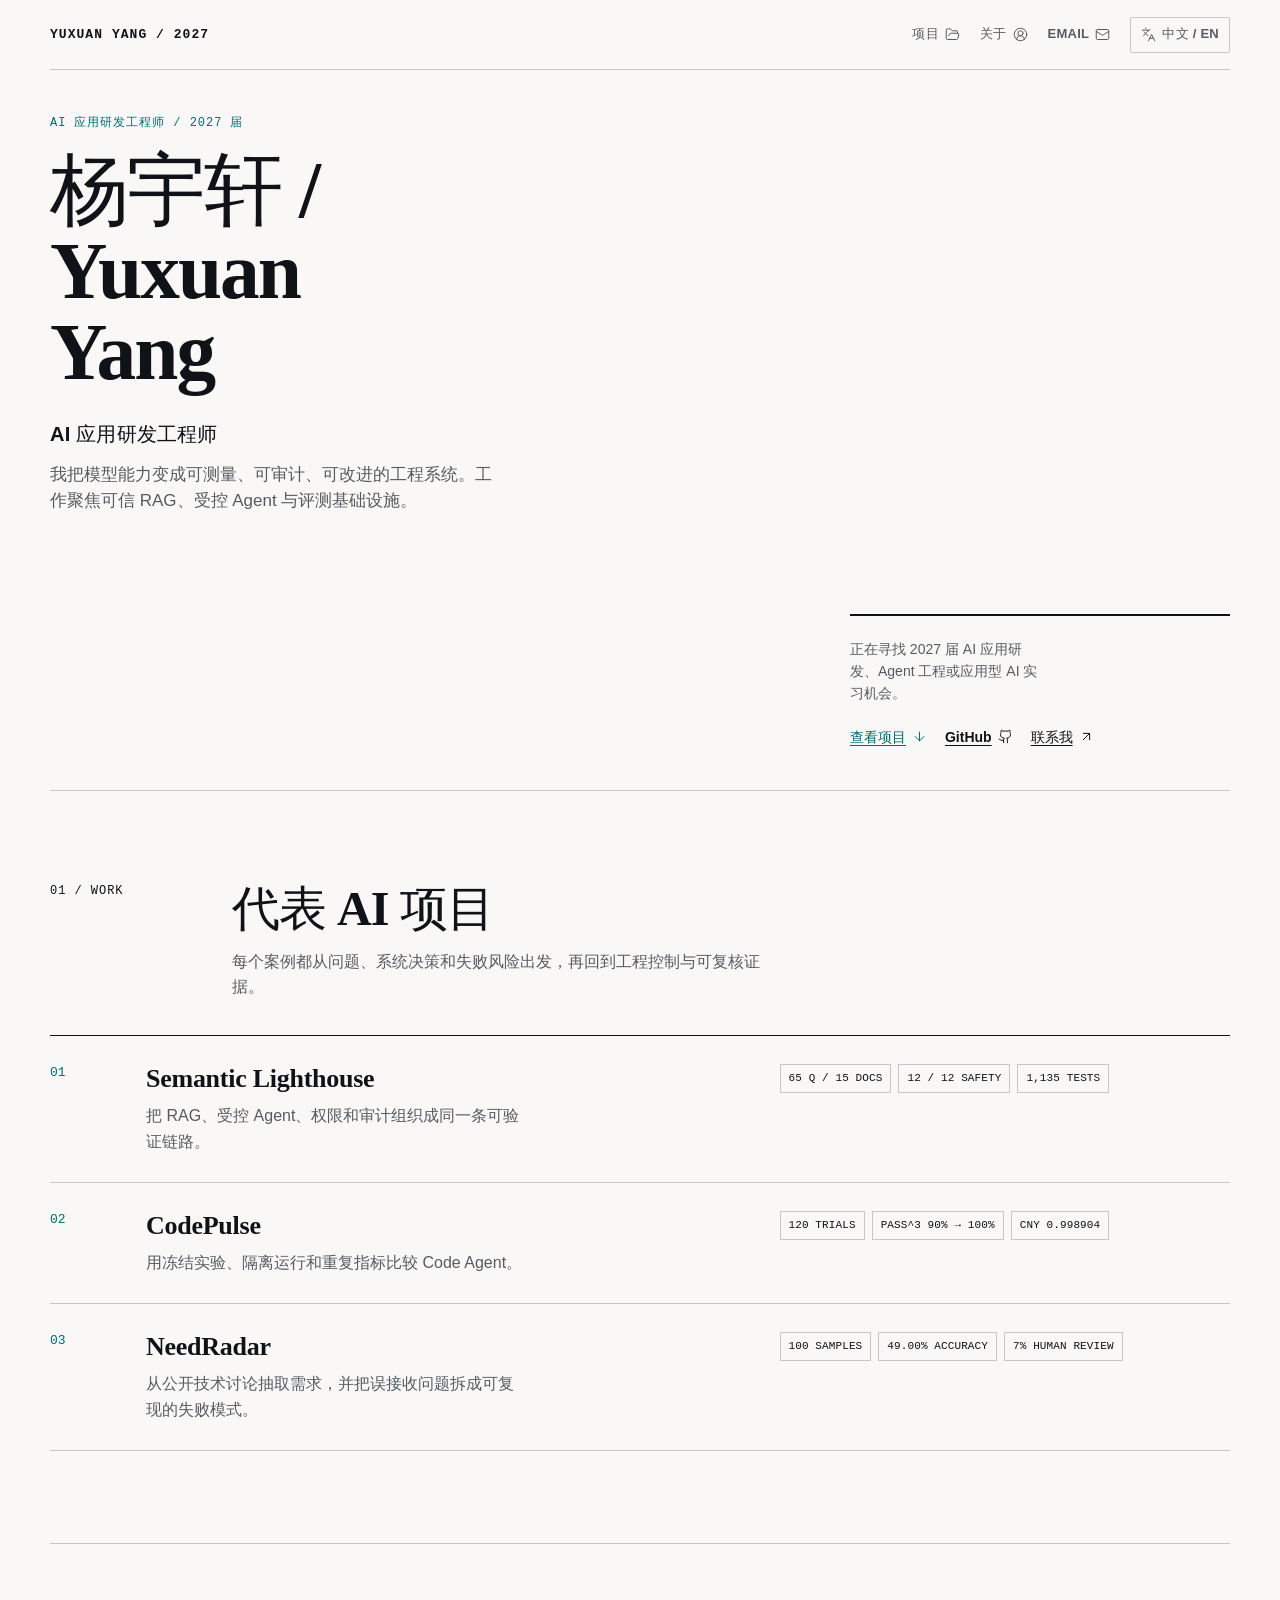
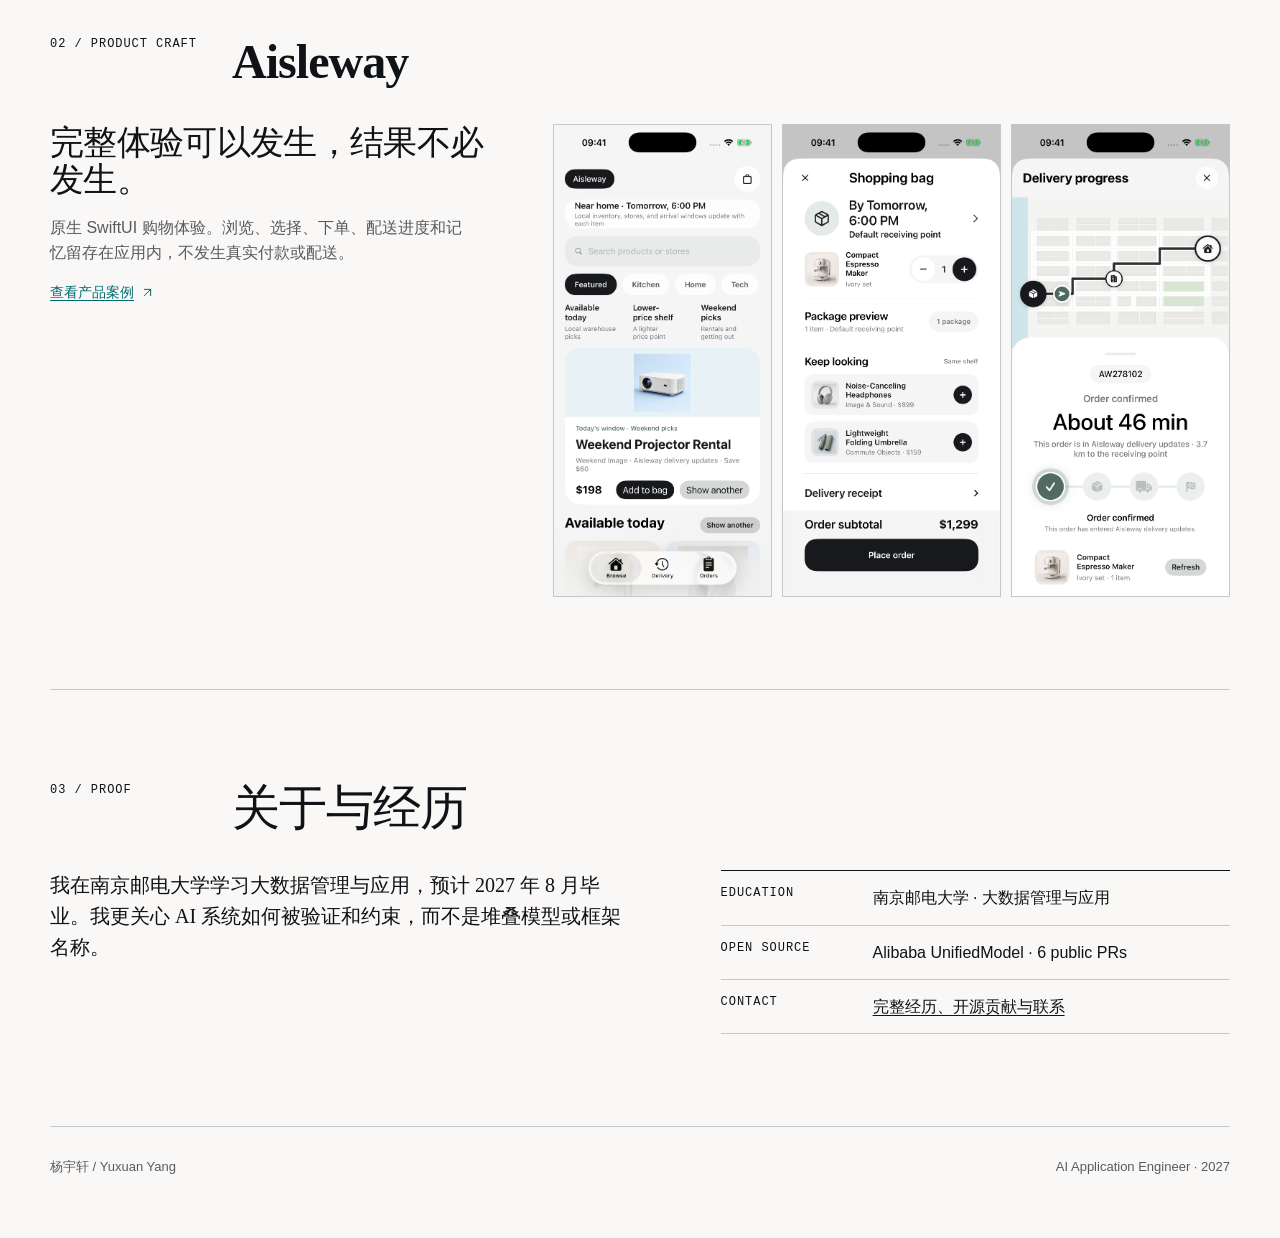
==== site/index.html @ bea42ccc "Deploy bilingual portfolio site" ====
<!doctype html>
<html lang="zh-CN">
<head><meta charset="utf-8"><meta name="viewport" content="width=device-width,initial-scale=1"><title>杨宇轩 / Yuxuan Yang — AI Application Engineer</title><meta property="og:title" content="杨宇轩 / Yuxuan Yang — AI Application Engineer"><meta property="og:description" content="可测量、可审计、可改进的 AI 应用工程。"><meta property="og:image" content="portfolio-og.png"><meta name="twitter:card" content="summary_large_image"><link rel="icon" href="favicon.svg" type="image/svg+xml"><link rel="stylesheet" href="styles.css"></head>
<body data-ui-lang="zh">
  <header class="shell topbar" data-od-id="site-header"><a class="wordmark" href="index.html">YUXUAN YANG / 2027</a><nav class="navset" data-od-id="site-navigation"><a href="#work"><span class="inline" data-lang="zh">项目</span><span class="inline" data-lang="en">WORK</span></a><a href="about.html"><span class="inline" data-lang="zh">关于</span><span class="inline" data-lang="en">ABOUT</span></a><a href="mailto:tricloride808@gmail.com">EMAIL</a><button class="lang" data-language-toggle>中文 / EN</button></nav></header>
  <main class="shell" data-od-id="home-main">
    <section class="hero" data-od-id="home-hero"><div><p class="eyebrow"><span data-lang="zh">AI 应用研发工程师 / 2027 届</span><span data-lang="en">AI APPLICATION ENGINEER / 2027</span></p><h1 data-od-id="hero-name">杨宇轩 / Yuxuan Yang</h1><p class="role"><span data-lang="zh">AI 应用研发工程师</span><span data-lang="en">AI Application Engineer</span></p><p class="intro"><span data-lang="zh">我把模型能力变成可测量、可审计、可改进的工程系统。工作聚焦可信 RAG、受控 Agent 与评测基础设施。</span><span data-lang="en">I build AI applications that can be measured, audited, and improved. My work focuses on citation-grounded RAG, controlled agents, and evaluation infrastructure.</span></p></div><aside class="hero-aside" data-od-id="hero-actions"><p><span data-lang="zh">正在寻找 2027 届 AI 应用研发、Agent 工程或应用型 AI 实习机会。</span><span data-lang="en">Seeking a 2027 internship in AI application engineering, agent engineering, or applied AI.</span></p><div class="action-list"><a href="#work"><span data-lang="zh">查看项目</span><span data-lang="en">Selected work</span></a><a href="https://github.com/Chloride233">GitHub</a><a href="about.html#contact"><span data-lang="zh">联系我</span><span data-lang="en">Contact</span></a></div></aside></section>
    <section class="section" id="work" data-od-id="selected-work"><div class="section-head"><div class="section-index">01 / WORK</div><div><h2><span data-lang="zh">代表 AI 项目</span><span data-lang="en">Selected AI work</span></h2><p class="section-lead"><span data-lang="zh">每个案例都从问题、系统决策和失败风险出发，再回到工程控制与可复核证据。</span><span data-lang="en">Each case begins with the problem, system decision, and failure risk, then returns to engineering controls and reviewable evidence.</span></p></div></div><div class="project-list">
      <a class="project-row" href="semantic-lighthouse.html" data-od-id="project-semantic-lighthouse"><div class="project-num">01</div><div><h3>Semantic Lighthouse</h3><p><span data-lang="zh">把 RAG、受控 Agent、权限和审计组织成同一条可验证链路。</span><span data-lang="en">A testable chain connecting RAG, controlled agents, permissions, and audit evidence.</span></p></div><div class="evidence"><span>65 Q / 15 DOCS</span><span>12 / 12 SAFETY</span><span>1,135 TESTS</span></div></a>
      <a class="project-row" href="codepulse.html" data-od-id="project-codepulse"><div class="project-num">02</div><div><h3>CodePulse</h3><p><span data-lang="zh">用冻结实验、隔离运行和重复指标比较 Code Agent。</span><span data-lang="en">Frozen experiments and repeated-run metrics for comparing code agents.</span></p></div><div class="evidence"><span>120 TRIALS</span><span>PASS^3 90% → 100%</span><span>CNY 0.998904</span></div></a>
      <a class="project-row" href="needradar.html" data-od-id="project-needradar"><div class="project-num">03</div><div><h3>NeedRadar</h3><p><span data-lang="zh">从公开技术讨论抽取需求，并把误接收问题拆成可复现的失败模式。</span><span data-lang="en">A public-discussion requirement pipeline with reproducible failure analysis.</span></p></div><div class="evidence"><span>100 SAMPLES</span><span>49.00% ACCURACY</span><span>7% HUMAN REVIEW</span></div></a>
    </div></section>
    <section class="section" data-od-id="product-craft"><div class="section-head"><div class="section-index">02 / PRODUCT CRAFT</div><div><h2>Aisleway</h2></div></div><div class="product-craft"><div><h3><span data-lang="zh">完整体验可以发生，结果不必发生。</span><span data-lang="en">The experience can be complete. The outcome does not have to happen.</span></h3><p><span data-lang="zh">原生 SwiftUI 购物体验。浏览、选择、下单、配送进度和记忆留存在应用内，不发生真实付款或配送。</span><span data-lang="en">A native SwiftUI shopping experience where browsing, choosing, order flow, delivery-like progress, and memory remain in-app without real payment or shipment.</span></p><div class="action-list"><a href="aisleway.html"><span data-lang="zh">查看产品案例</span><span data-lang="en">View product case</span></a></div></div><div class="screen-strip"><img src="01-browse-home.png" alt="Aisleway 浏览界面"><img src="06-shopping-bag.png" alt="Aisleway 购物袋界面"><img src="10-logistics-sheet.png" alt="Aisleway 配送进度界面"></div></div></section>
    <section class="section" data-od-id="about-proof"><div class="section-head"><div class="section-index">03 / PROOF</div><div><h2><span data-lang="zh">关于与经历</span><span data-lang="en">About and proof</span></h2></div></div><div class="proof-grid"><p class="bio"><span data-lang="zh">我在南京邮电大学学习大数据管理与应用，预计 2027 年 8 月毕业。我更关心 AI 系统如何被验证和约束，而不是堆叠模型或框架名称。</span><span data-lang="en">I study Big Data Management and Application at Nanjing University of Posts and Telecommunications, graduating in August 2027. I care more about how AI systems are measured and constrained than about stacking model names.</span></p><div class="facts"><div class="fact"><span class="label">EDUCATION</span><p><span data-lang="zh">南京邮电大学 · 大数据管理与应用</span><span data-lang="en">Nanjing University of Posts and Telecommunications · Big Data Management and Application</span></p></div><div class="fact"><span class="label">OPEN SOURCE</span><p>Alibaba UnifiedModel · 6 public PRs</p></div><div class="fact"><span class="label">CONTACT</span><p><a href="about.html#contact"><span data-lang="zh">完整经历、开源贡献与联系</span><span data-lang="en">Experience, open source, and contact</span></a></p></div></div></div></section>
  </main><footer class="shell footer" data-od-id="site-footer"><div class="footer-flex"><span>杨宇轩 / Yuxuan Yang</span><span>AI Application Engineer · 2027</span></div></footer><script src="vendor/lucide.min.js"></script><script src="app.js"></script>
</body></html>
---- site/styles.css ----
:root {
  --bg: oklch(98% 0.002 95);
  --surface: oklch(100% 0 0);
  --ink: oklch(18% 0.01 255);
  --muted: oklch(47% 0.01 255);
  --line: oklch(83% 0.006 255);
  --accent: oklch(47% 0.11 198);
  --accent-soft: oklch(93% 0.025 198);
  --font-display: 'Iowan Old Style', 'Songti SC', 'Noto Serif CJK SC', Georgia, serif;
  --font-body: -apple-system, BlinkMacSystemFont, 'PingFang SC', 'Microsoft YaHei', 'Segoe UI', sans-serif;
  --font-mono: 'SFMono-Regular', Consolas, 'Liberation Mono', monospace;
  --measure: 1180px;
}
* { box-sizing: border-box; }
html { scroll-behavior: smooth; }
body { margin: 0; background: var(--bg); color: var(--ink); font: 400 16px/1.58 var(--font-body); }
a { color: inherit; text-decoration-thickness: 1px; text-underline-offset: 3px; }
button { font: inherit; }
.ui-icon { width: 15px; height: 15px; flex: 0 0 auto; stroke-width: 1.6; }
.shell { width: min(var(--measure), calc(100% - 48px)); margin: auto; }
.topbar { min-height: 70px; border-bottom: 1px solid var(--line); display: flex; align-items: center; justify-content: space-between; gap: 20px; }
.wordmark { font: 600 13px/1.2 var(--font-mono); letter-spacing: .08em; text-decoration: none; white-space: nowrap; }
.navset { display: flex; align-items: center; gap: 20px; }
.navset a, .lang { color: var(--muted); font-size: 13px; font-weight: 550; letter-spacing: .02em; text-decoration: none; display: inline-flex; align-items: center; gap: 6px; }
.navset a:hover, .navset a[aria-current='page'] { color: var(--ink); }
.lang { border: 1px solid var(--line); background: transparent; min-height: 36px; padding: 0 10px; cursor: pointer; border-radius: 2px; }
.lang:hover { border-color: var(--ink); }
[data-lang] { display: none; }
body[data-ui-lang='zh'] [data-lang='zh'], body[data-ui-lang='en'] [data-lang='en'] { display: revert; }
.inline { display: none; }
body[data-ui-lang='zh'] .inline[data-lang='zh'], body[data-ui-lang='en'] .inline[data-lang='en'] { display: inline; }
.eyebrow, .meta, .section-index, .label { font: 500 12px/1.4 var(--font-mono); letter-spacing: .08em; text-transform: uppercase; }
.eyebrow { color: var(--accent); margin: 0 0 18px; }
.hero { min-height: min(720px, calc(100svh - 70px)); display: grid; grid-template-columns: 1.6fr .8fr; align-items: start; gap: 40px; padding: clamp(42px, 5vh, 64px) 0 42px; }
.hero h1 { max-width: 10ch; margin: 0; font: 590 clamp(48px, 6.2vw, 86px)/1.02 var(--font-display); letter-spacing: -.025em; text-wrap: balance; }
.hero .role { margin: 28px 0 0; font: 550 20px/1.35 var(--font-body); letter-spacing: .01em; }
.hero .intro { max-width: 48ch; margin: 14px 0 0; color: var(--muted); font-size: 17px; }
.hero-aside { align-self: end; border-top: 2px solid var(--ink); padding-top: 14px; }
.hero-aside p { margin: 8px 0 22px; max-width: 25ch; color: var(--muted); font-size: 14px; }
.action-list { display: flex; flex-wrap: wrap; gap: 12px 18px; font-size: 14px; font-weight: 550; }
.action-list a, .link-row a, .footer a { display: inline-flex; align-items: center; gap: 6px; }
.action-list a:first-child { color: var(--accent); }
.section { padding: 92px 0; border-top: 1px solid var(--line); }
.section-head { display: grid; grid-template-columns: 150px 1fr; gap: 32px; margin-bottom: 36px; }
.section h2, .case-title { margin: 0; font: 590 clamp(30px, 4vw, 48px)/1.08 var(--font-display); letter-spacing: -.02em; text-wrap: balance; }
.section-lead { max-width: 60ch; margin: 14px 0 0; color: var(--muted); }
.project-list { border-top: 1px solid var(--ink); }
.project-row { display: grid; grid-template-columns: 72px 1.15fr .85fr; gap: 24px; align-items: start; padding: 28px 0; border-bottom: 1px solid var(--line); text-decoration: none; }
.project-row:hover { background: var(--surface); }
.project-num { font: 500 13px/1.4 var(--font-mono); color: var(--accent); }
.project-row h3 { margin: 0; font: 590 26px/1.12 var(--font-display); letter-spacing: -.01em; }
.project-row p { margin: 10px 0 0; color: var(--muted); max-width: 43ch; }
.evidence { display: flex; flex-wrap: wrap; gap: 7px; justify-content: flex-start; }
.evidence span { border: 1px solid var(--line); padding: 6px 8px; font: 500 11px/1.35 var(--font-mono); letter-spacing: .01em; }
.product-craft { display: grid; grid-template-columns: .8fr 1.2fr; gap: 52px; align-items: start; }
.product-craft h3 { margin: 0; font: 590 34px/1.1 var(--font-display); letter-spacing: -.02em; }
.product-craft p { max-width: 48ch; color: var(--muted); }
.screen-strip { display: grid; grid-template-columns: repeat(3, 1fr); gap: 10px; align-items: start; }
.screen-strip img { width: 100%; border: 1px solid var(--line); display: block; }
.proof-grid { display: grid; grid-template-columns: 1.1fr .9fr; gap: 48px; }
.bio { max-width: 58ch; margin: 0; font: 20px/1.55 var(--font-display); }
.facts { border-top: 1px solid var(--ink); }
.fact { display: grid; grid-template-columns: 136px 1fr; gap: 16px; padding: 14px 0; border-bottom: 1px solid var(--line); }
.fact p { margin: 0; }
.footer { padding: 30px 0 60px; border-top: 1px solid var(--line); color: var(--muted); font-size: 13px; }
.footer-flex { display: flex; justify-content: space-between; gap: 20px; flex-wrap: wrap; }
.case-hero { padding: 72px 0 48px; border-bottom: 1px solid var(--line); }
.case-hero-grid { display: grid; grid-template-columns: 150px 1fr 300px; gap: 28px; align-items: end; }
.case-title { font-size: clamp(42px, 5vw, 72px); }
.case-deck { max-width: 56ch; margin: 18px 0 0; color: var(--muted); font: 20px/1.5 var(--font-display); }
.case-status { border-top: 2px solid var(--ink); padding-top: 12px; color: var(--muted); font-size: 13px; }
.case-layout { display: grid; grid-template-columns: 150px minmax(0, 1fr); gap: 32px; padding: 62px 0; }
.case-nav { position: sticky; top: 24px; align-self: start; display: grid; gap: 10px; font: 500 12px/1.3 var(--font-mono); }
.case-nav a { color: var(--muted); text-decoration: none; }
.case-nav a:hover { color: var(--accent); }
.case-content { min-width: 0; }
.case-block { padding: 0 0 54px; }
.case-block h2 { margin: 0 0 16px; font: 590 31px/1.1 var(--font-display); letter-spacing: -.015em; }
.case-block p { max-width: 65ch; margin: 0 0 14px; }
.case-block ul { max-width: 65ch; padding-left: 20px; margin: 0; }
.case-block li { margin: 8px 0; }
.system-map { border: 1px solid var(--ink); padding: 20px; display: grid; gap: 0; max-width: 760px; background: var(--surface); }
.system-map div { border-bottom: 1px solid var(--line); padding: 14px 0; display: grid; grid-template-columns: 148px 1fr; gap: 16px; }
.system-map div:last-child { border-bottom: 0; }
.system-map b { font: 550 12px/1.4 var(--font-mono); letter-spacing: .05em; }
.matrix { width: 100%; border-collapse: collapse; font-size: 14px; }
.matrix th, .matrix td { border-top: 1px solid var(--line); padding: 12px 10px; text-align: left; vertical-align: top; }
.matrix th { color: var(--muted); font: 500 11px/1.4 var(--font-mono); letter-spacing: .06em; text-transform: uppercase; }
.matrix tr:last-child td { border-bottom: 1px solid var(--line); }
.flag { color: var(--accent); font-weight: 600; }
.media-frame { border: 1px solid var(--line); padding: 10px; background: var(--surface); }
.media-frame img { display: block; max-width: 100%; height: auto; }
.evidence-table { border-top: 2px solid var(--ink); max-width: 780px; }
.evidence-table .row { display: grid; grid-template-columns: 1.4fr .8fr; gap: 20px; padding: 13px 0; border-bottom: 1px solid var(--line); }
.evidence-table .row p { margin: 0; }
.evidence-table .row p:last-child { text-align: right; font: 550 14px/1.5 var(--font-mono); }
.limitations { border: 1px solid var(--line); border-radius: 4px; padding: 20px; background: var(--surface); max-width: 760px; }
.limitations h3 { margin: 0 0 8px; font: 550 12px/1.4 var(--font-mono); letter-spacing: .07em; text-transform: uppercase; }
.limitations p { margin-bottom: 0; color: var(--muted); }
.link-row { display: flex; gap: 14px 24px; flex-wrap: wrap; font-weight: 550; }
.iphone-gallery { display: grid; grid-template-columns: repeat(4, 1fr); gap: 16px; align-items: start; }
.iphone-gallery figure { margin: 0; }
.iphone-gallery img { display: block; width: 100%; border: 1px solid var(--line); }
.iphone-gallery figcaption { margin-top: 8px; font: 500 11px/1.4 var(--font-mono); letter-spacing: .05em; color: var(--muted); }
.capability-list { list-style: none; padding: 0; max-width: 800px; border-top: 1px solid var(--ink); }
.capability-list li { display: grid; grid-template-columns: 170px 1fr; gap: 22px; padding: 16px 0; border-bottom: 1px solid var(--line); }
.resume-note { color: var(--muted); font-size: 14px; }
@media (max-width: 760px) {
  .shell { width: min(100% - 32px, var(--measure)); }
  .topbar { min-height: 62px; }
  .navset { gap: 12px; }
  .navset a:not(:last-of-type) { display: none; }
  .hero { min-height: min(690px, calc(100svh - 62px)); grid-template-columns: 1fr; align-items: start; gap: 34px; padding: 40px 0 30px; }
  .hero h1 { max-width: none; font-size: clamp(42px, 12vw, 58px); overflow-wrap: anywhere; }
  .hero .role { font-size: 18px; margin-top: 22px; }
  .hero .intro { font-size: 16px; }
  .section { padding: 64px 0; }
  .section-head, .case-hero-grid, .case-layout { grid-template-columns: 1fr; gap: 18px; }
  .section-index { margin-bottom: 4px; }
  .project-row { grid-template-columns: 44px 1fr; gap: 10px 12px; padding: 22px 0; }
  .project-row .evidence { grid-column: 2; }
  .project-row h3 { font-size: 23px; }
  .project-craft, .proof-grid { grid-template-columns: 1fr; gap: 28px; }
  .product-craft { grid-template-columns: 1fr; gap: 28px; }
  .screen-strip { gap: 6px; }
  .fact, .capability-list li { grid-template-columns: 1fr; gap: 4px; }
  .case-hero { padding: 48px 0 32px; }
  .case-title { font-size: clamp(38px, 11vw, 54px); overflow-wrap: anywhere; }
  .case-deck { font-size: 18px; }
  .case-layout { padding: 42px 0; }
  .case-nav { position: static; grid-template-columns: repeat(2, minmax(0, 1fr)); overflow: visible; padding-bottom: 0; white-space: normal; }
  .case-block { padding-bottom: 42px; }
  .case-block h2 { font-size: 28px; }
  .system-map div, .evidence-table .row { grid-template-columns: 1fr; gap: 6px; }
  .evidence-table .row p:last-child { text-align: left; }
  .matrix { font-size: 12px; display: table; table-layout: fixed; white-space: normal; }
  .matrix th, .matrix td { padding: 10px 6px; white-space: normal; overflow-wrap: anywhere; }
  .iphone-gallery { grid-template-columns: repeat(2, 1fr); gap: 12px; }
}
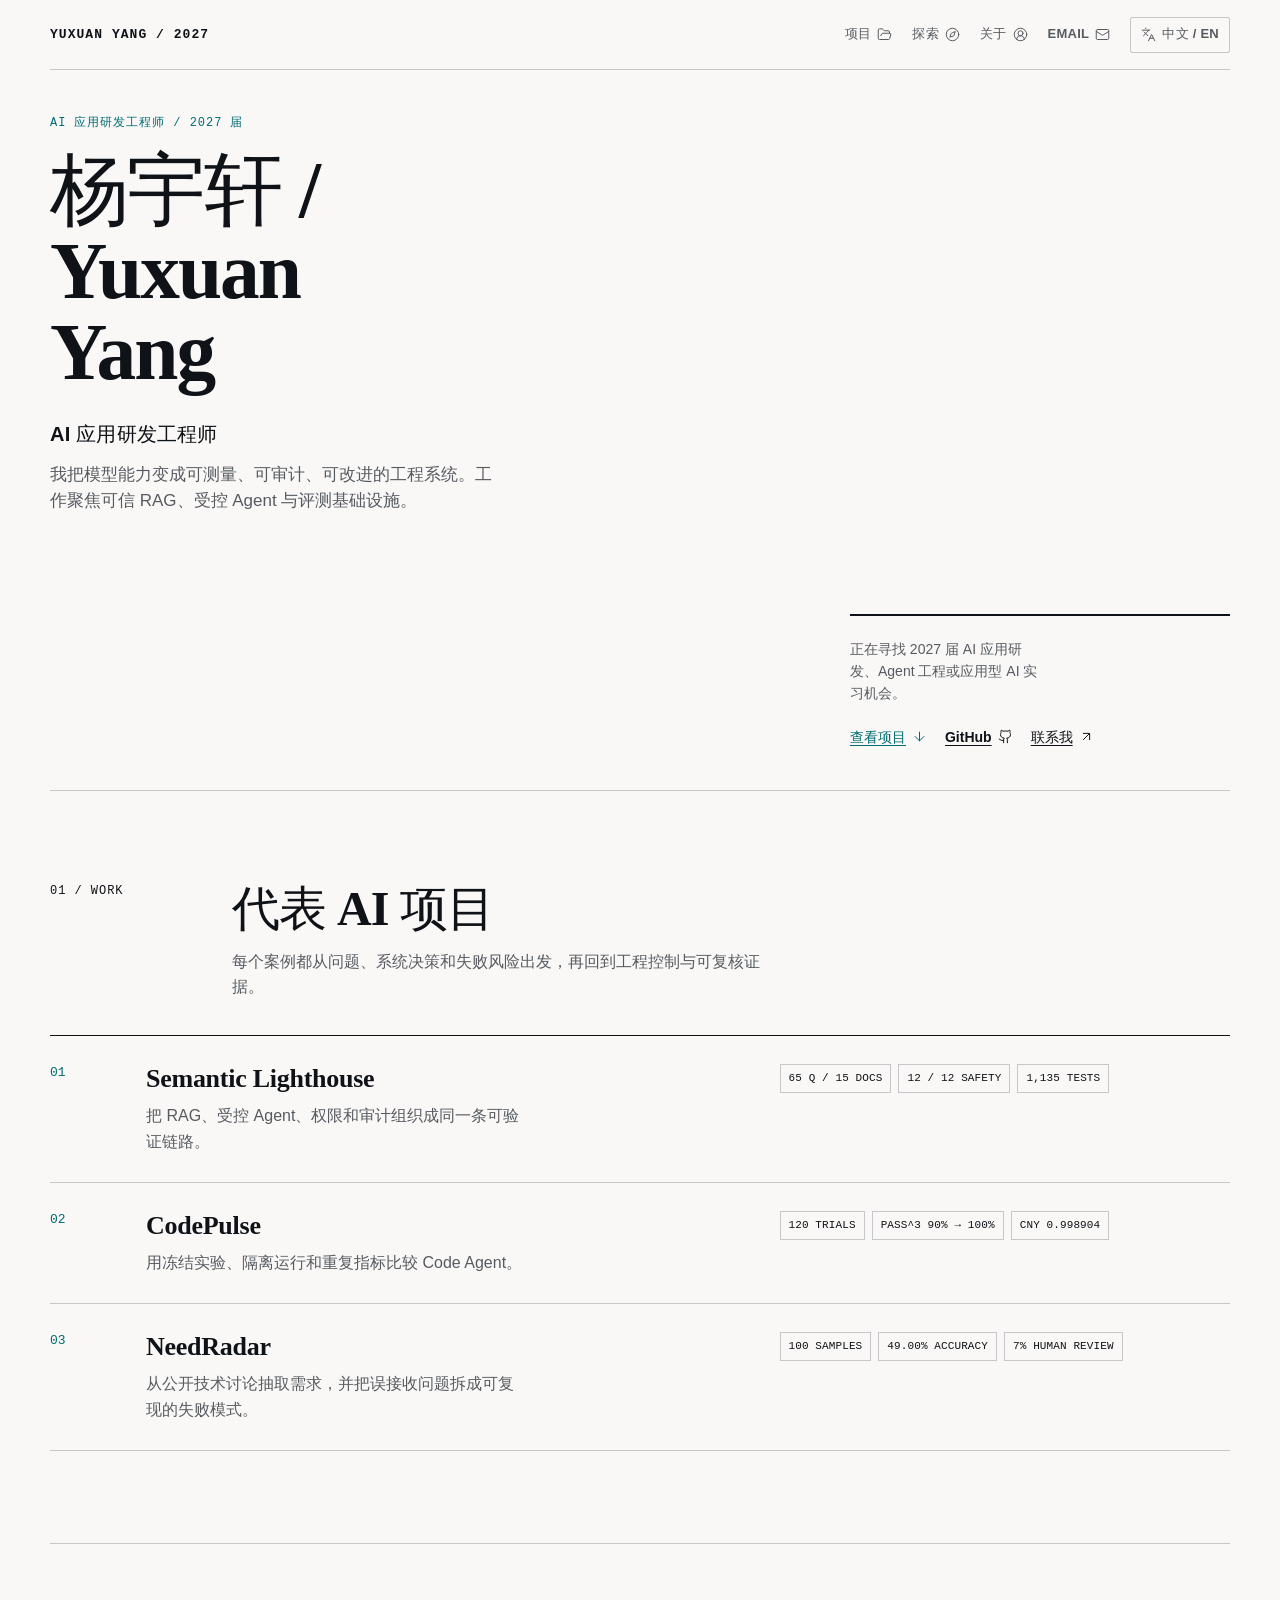
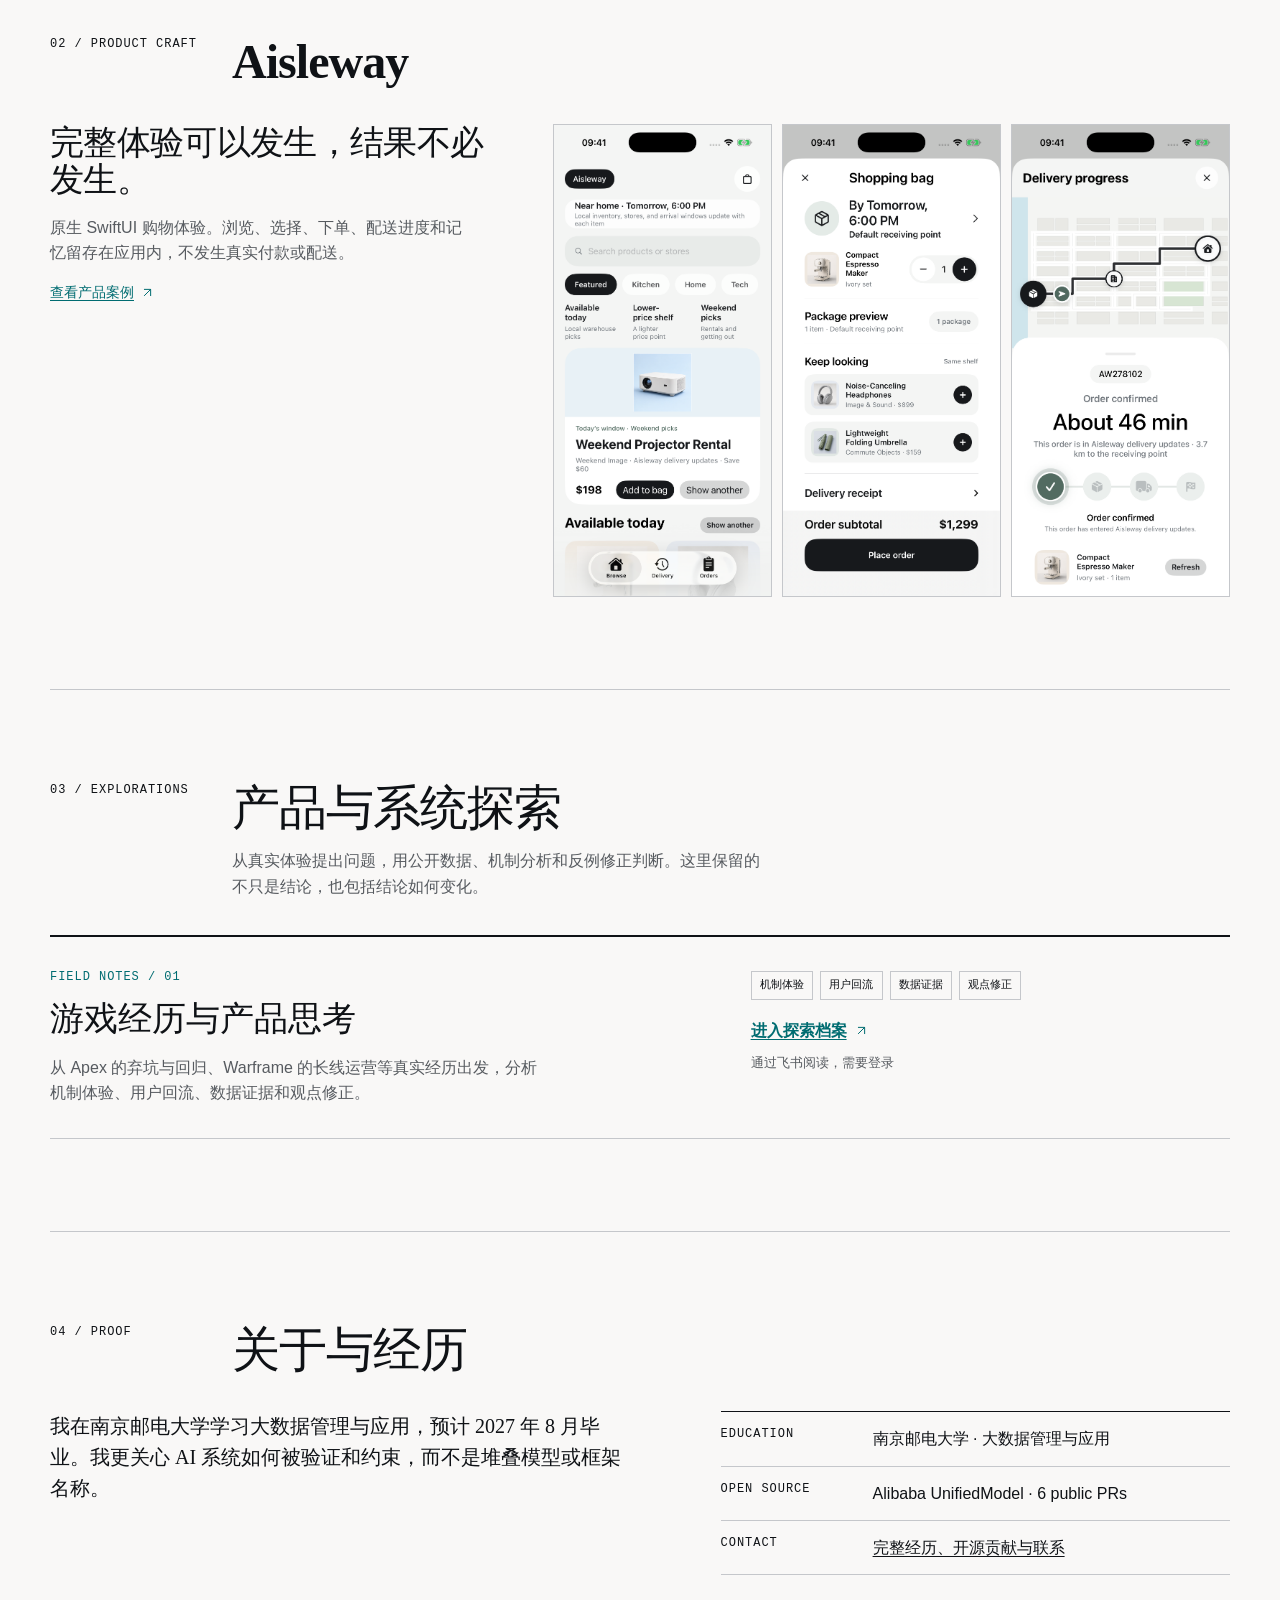
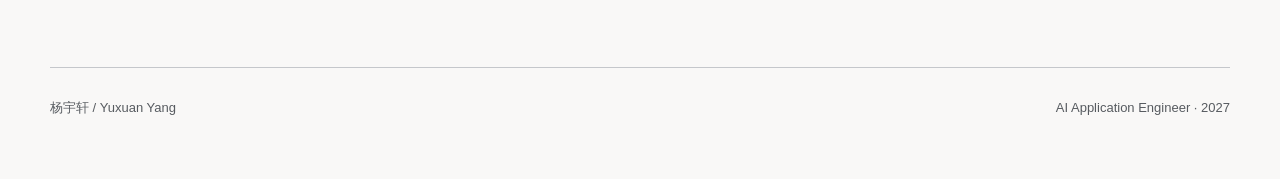
==== commit 184ea659: "feat: add explorations content entry" ====
--- a/site/index.html
+++ b/site/index.html
@@ -2,7 +2,7 @@
 <html lang="zh-CN">
 <head><meta charset="utf-8"><meta name="viewport" content="width=device-width,initial-scale=1"><title>杨宇轩 / Yuxuan Yang — AI Application Engineer</title><meta property="og:title" content="杨宇轩 / Yuxuan Yang — AI Application Engineer"><meta property="og:description" content="可测量、可审计、可改进的 AI 应用工程。"><meta property="og:image" content="portfolio-og.png"><meta name="twitter:card" content="summary_large_image"><link rel="icon" href="favicon.svg" type="image/svg+xml"><link rel="stylesheet" href="styles.css"></head>
 <body data-ui-lang="zh">
-  <header class="shell topbar" data-od-id="site-header"><a class="wordmark" href="index.html">YUXUAN YANG / 2027</a><nav class="navset" data-od-id="site-navigation"><a href="#work"><span class="inline" data-lang="zh">项目</span><span class="inline" data-lang="en">WORK</span></a><a href="about.html"><span class="inline" data-lang="zh">关于</span><span class="inline" data-lang="en">ABOUT</span></a><a href="mailto:tricloride808@gmail.com">EMAIL</a><button class="lang" data-language-toggle>中文 / EN</button></nav></header>
+  <header class="shell topbar" data-od-id="site-header"><a class="wordmark" href="index.html">YUXUAN YANG / 2027</a><nav class="navset" data-od-id="site-navigation"><a href="#work"><span class="inline" data-lang="zh">项目</span><span class="inline" data-lang="en">WORK</span></a><a href="#explore"><span class="inline" data-lang="zh">探索</span><span class="inline" data-lang="en">EXPLORE</span></a><a href="about.html"><span class="inline" data-lang="zh">关于</span><span class="inline" data-lang="en">ABOUT</span></a><a href="mailto:tricloride808@gmail.com">EMAIL</a><button class="lang" data-language-toggle>中文 / EN</button></nav></header>
   <main class="shell" data-od-id="home-main">
     <section class="hero" data-od-id="home-hero"><div><p class="eyebrow"><span data-lang="zh">AI 应用研发工程师 / 2027 届</span><span data-lang="en">AI APPLICATION ENGINEER / 2027</span></p><h1 data-od-id="hero-name">杨宇轩 / Yuxuan Yang</h1><p class="role"><span data-lang="zh">AI 应用研发工程师</span><span data-lang="en">AI Application Engineer</span></p><p class="intro"><span data-lang="zh">我把模型能力变成可测量、可审计、可改进的工程系统。工作聚焦可信 RAG、受控 Agent 与评测基础设施。</span><span data-lang="en">I build AI applications that can be measured, audited, and improved. My work focuses on citation-grounded RAG, controlled agents, and evaluation infrastructure.</span></p></div><aside class="hero-aside" data-od-id="hero-actions"><p><span data-lang="zh">正在寻找 2027 届 AI 应用研发、Agent 工程或应用型 AI 实习机会。</span><span data-lang="en">Seeking a 2027 internship in AI application engineering, agent engineering, or applied AI.</span></p><div class="action-list"><a href="#work"><span data-lang="zh">查看项目</span><span data-lang="en">Selected work</span></a><a href="https://github.com/Chloride233">GitHub</a><a href="about.html#contact"><span data-lang="zh">联系我</span><span data-lang="en">Contact</span></a></div></aside></section>
     <section class="section" id="work" data-od-id="selected-work"><div class="section-head"><div class="section-index">01 / WORK</div><div><h2><span data-lang="zh">代表 AI 项目</span><span data-lang="en">Selected AI work</span></h2><p class="section-lead"><span data-lang="zh">每个案例都从问题、系统决策和失败风险出发，再回到工程控制与可复核证据。</span><span data-lang="en">Each case begins with the problem, system decision, and failure risk, then returns to engineering controls and reviewable evidence.</span></p></div></div><div class="project-list">
@@ -11,6 +11,7 @@
       <a class="project-row" href="needradar.html" data-od-id="project-needradar"><div class="project-num">03</div><div><h3>NeedRadar</h3><p><span data-lang="zh">从公开技术讨论抽取需求，并把误接收问题拆成可复现的失败模式。</span><span data-lang="en">A public-discussion requirement pipeline with reproducible failure analysis.</span></p></div><div class="evidence"><span>100 SAMPLES</span><span>49.00% ACCURACY</span><span>7% HUMAN REVIEW</span></div></a>
     </div></section>
     <section class="section" data-od-id="product-craft"><div class="section-head"><div class="section-index">02 / PRODUCT CRAFT</div><div><h2>Aisleway</h2></div></div><div class="product-craft"><div><h3><span data-lang="zh">完整体验可以发生，结果不必发生。</span><span data-lang="en">The experience can be complete. The outcome does not have to happen.</span></h3><p><span data-lang="zh">原生 SwiftUI 购物体验。浏览、选择、下单、配送进度和记忆留存在应用内，不发生真实付款或配送。</span><span data-lang="en">A native SwiftUI shopping experience where browsing, choosing, order flow, delivery-like progress, and memory remain in-app without real payment or shipment.</span></p><div class="action-list"><a href="aisleway.html"><span data-lang="zh">查看产品案例</span><span data-lang="en">View product case</span></a></div></div><div class="screen-strip"><img src="01-browse-home.png" alt="Aisleway 浏览界面"><img src="06-shopping-bag.png" alt="Aisleway 购物袋界面"><img src="10-logistics-sheet.png" alt="Aisleway 配送进度界面"></div></div></section>
-    <section class="section" data-od-id="about-proof"><div class="section-head"><div class="section-index">03 / PROOF</div><div><h2><span data-lang="zh">关于与经历</span><span data-lang="en">About and proof</span></h2></div></div><div class="proof-grid"><p class="bio"><span data-lang="zh">我在南京邮电大学学习大数据管理与应用，预计 2027 年 8 月毕业。我更关心 AI 系统如何被验证和约束，而不是堆叠模型或框架名称。</span><span data-lang="en">I study Big Data Management and Application at Nanjing University of Posts and Telecommunications, graduating in August 2027. I care more about how AI systems are measured and constrained than about stacking model names.</span></p><div class="facts"><div class="fact"><span class="label">EDUCATION</span><p><span data-lang="zh">南京邮电大学 · 大数据管理与应用</span><span data-lang="en">Nanjing University of Posts and Telecommunications · Big Data Management and Application</span></p></div><div class="fact"><span class="label">OPEN SOURCE</span><p>Alibaba UnifiedModel · 6 public PRs</p></div><div class="fact"><span class="label">CONTACT</span><p><a href="about.html#contact"><span data-lang="zh">完整经历、开源贡献与联系</span><span data-lang="en">Experience, open source, and contact</span></a></p></div></div></div></section>
+    <section class="section" id="explore" data-od-id="product-system-explorations"><div class="section-head"><div class="section-index">03 / EXPLORATIONS</div><div><h2><span data-lang="zh">产品与系统探索</span><span data-lang="en">Product &amp; System Explorations</span></h2><p class="section-lead"><span data-lang="zh">从真实体验提出问题，用公开数据、机制分析和反例修正判断。这里保留的不只是结论，也包括结论如何变化。</span><span data-lang="en">Questions grounded in lived experience, tested with public data, system analysis, and counter-evidence. The record preserves not only conclusions, but how they changed.</span></p></div></div><div class="exploration-entry"><div class="exploration-copy"><p class="eyebrow">FIELD NOTES / 01</p><h3><span data-lang="zh">游戏经历与产品思考</span><span data-lang="en">Game Experience &amp; Product Thinking</span></h3><p><span data-lang="zh">从 Apex 的弃坑与回归、Warframe 的长线运营等真实经历出发，分析机制体验、用户回流、数据证据和观点修正。</span><span data-lang="en">Product and system analysis grounded in real play: Apex churn and return, Warframe longevity, player experience, public evidence, and revised hypotheses.</span></p></div><div class="exploration-meta"><div class="exploration-tags" aria-label="Exploration topics"><span data-lang="zh">机制体验</span><span data-lang="zh">用户回流</span><span data-lang="zh">数据证据</span><span data-lang="zh">观点修正</span><span data-lang="en">MECHANICS</span><span data-lang="en">RETURN</span><span data-lang="en">EVIDENCE</span><span data-lang="en">REVISION</span></div><a class="exploration-link" href="https://my.feishu.cn/docx/NSxidUy0YohzeMxbPVGcmXOhnAh#doxcnxwN0UL3YjeTqYG84WxSyme" target="_blank" rel="noopener noreferrer"><span data-lang="zh">进入探索档案</span><span data-lang="en">Open exploration archive</span></a><p class="exploration-note"><span data-lang="zh">通过飞书阅读，需要登录</span><span data-lang="en">Opens in Feishu; sign-in required</span></p></div></div></section>
+    <section class="section" data-od-id="about-proof"><div class="section-head"><div class="section-index">04 / PROOF</div><div><h2><span data-lang="zh">关于与经历</span><span data-lang="en">About and proof</span></h2></div></div><div class="proof-grid"><p class="bio"><span data-lang="zh">我在南京邮电大学学习大数据管理与应用，预计 2027 年 8 月毕业。我更关心 AI 系统如何被验证和约束，而不是堆叠模型或框架名称。</span><span data-lang="en">I study Big Data Management and Application at Nanjing University of Posts and Telecommunications, graduating in August 2027. I care more about how AI systems are measured and constrained than about stacking model names.</span></p><div class="facts"><div class="fact"><span class="label">EDUCATION</span><p><span data-lang="zh">南京邮电大学 · 大数据管理与应用</span><span data-lang="en">Nanjing University of Posts and Telecommunications · Big Data Management and Application</span></p></div><div class="fact"><span class="label">OPEN SOURCE</span><p>Alibaba UnifiedModel · 6 public PRs</p></div><div class="fact"><span class="label">CONTACT</span><p><a href="about.html#contact"><span data-lang="zh">完整经历、开源贡献与联系</span><span data-lang="en">Experience, open source, and contact</span></a></p></div></div></div></section>
   </main><footer class="shell footer" data-od-id="site-footer"><div class="footer-flex"><span>杨宇轩 / Yuxuan Yang</span><span>AI Application Engineer · 2027</span></div></footer><script src="vendor/lucide.min.js"></script><script src="app.js"></script>
 </body></html>
--- a/site/styles.css
+++ b/site/styles.css
@@ -57,6 +57,15 @@
 .product-craft p { max-width: 48ch; color: var(--muted); }
 .screen-strip { display: grid; grid-template-columns: repeat(3, 1fr); gap: 10px; align-items: start; }
 .screen-strip img { width: 100%; border: 1px solid var(--line); display: block; }
+.exploration-entry { display: grid; grid-template-columns: 1.15fr .85fr; gap: 52px; align-items: start; padding: 32px 0; border-top: 2px solid var(--ink); border-bottom: 1px solid var(--line); }
+.exploration-copy .eyebrow { margin-bottom: 14px; }
+.exploration-copy h3 { max-width: 18ch; margin: 0; font: 590 34px/1.1 var(--font-display); letter-spacing: 0; }
+.exploration-copy > p:last-child { max-width: 55ch; margin: 18px 0 0; color: var(--muted); }
+.exploration-meta { display: grid; gap: 18px; padding-top: 2px; }
+.exploration-tags { display: flex; flex-wrap: wrap; gap: 7px; }
+.exploration-tags span { border: 1px solid var(--line); padding: 6px 8px; font: 500 11px/1.35 var(--font-mono); letter-spacing: .01em; }
+.exploration-link { display: inline-flex; align-items: center; gap: 7px; width: fit-content; color: var(--accent); font-weight: 600; }
+.exploration-note { margin: -8px 0 0; color: var(--muted); font-size: 13px; }
 .proof-grid { display: grid; grid-template-columns: 1.1fr .9fr; gap: 48px; }
 .bio { max-width: 58ch; margin: 0; font: 20px/1.55 var(--font-display); }
 .facts { border-top: 1px solid var(--ink); }
@@ -105,11 +114,18 @@
 .capability-list { list-style: none; padding: 0; max-width: 800px; border-top: 1px solid var(--ink); }
 .capability-list li { display: grid; grid-template-columns: 170px 1fr; gap: 22px; padding: 16px 0; border-bottom: 1px solid var(--line); }
 .resume-note { color: var(--muted); font-size: 14px; }
+.email-toast { position: fixed; left: 50%; bottom: max(20px, env(safe-area-inset-bottom)); z-index: 100; max-width: calc(100% - 32px); padding: 10px 14px; border: 1px solid var(--ink); border-radius: 4px; background: var(--ink); color: var(--bg); opacity: 0; pointer-events: none; transform: translate(-50%, 12px); transition: opacity .18s ease, transform .18s ease; font: 500 12px/1.4 var(--font-mono); text-align: center; }
+.email-toast.is-visible { opacity: 1; transform: translate(-50%, 0); }
+@media (prefers-reduced-motion: reduce) {
+  .email-toast { transition: none; }
+}
 @media (max-width: 760px) {
   .shell { width: min(100% - 32px, var(--measure)); }
   .topbar { min-height: 62px; }
   .navset { gap: 12px; }
   .navset a:not(:last-of-type) { display: none; }
+  [data-od-id='site-navigation'] a[href='#explore'] { display: inline-flex; }
+  [data-od-id='site-navigation'] a[href^='mailto:'] { display: none; }
   .hero { min-height: min(690px, calc(100svh - 62px)); grid-template-columns: 1fr; align-items: start; gap: 34px; padding: 40px 0 30px; }
   .hero h1 { max-width: none; font-size: clamp(42px, 12vw, 58px); overflow-wrap: anywhere; }
   .hero .role { font-size: 18px; margin-top: 22px; }
@@ -123,6 +139,9 @@
   .project-craft, .proof-grid { grid-template-columns: 1fr; gap: 28px; }
   .product-craft { grid-template-columns: 1fr; gap: 28px; }
   .screen-strip { gap: 6px; }
+  .exploration-entry { grid-template-columns: 1fr; gap: 26px; padding: 26px 0; }
+  .exploration-copy h3 { max-width: none; font-size: 30px; overflow-wrap: anywhere; }
+  .exploration-meta { gap: 16px; }
   .fact, .capability-list li { grid-template-columns: 1fr; gap: 4px; }
   .case-hero { padding: 48px 0 32px; }
   .case-title { font-size: clamp(38px, 11vw, 54px); overflow-wrap: anywhere; }
